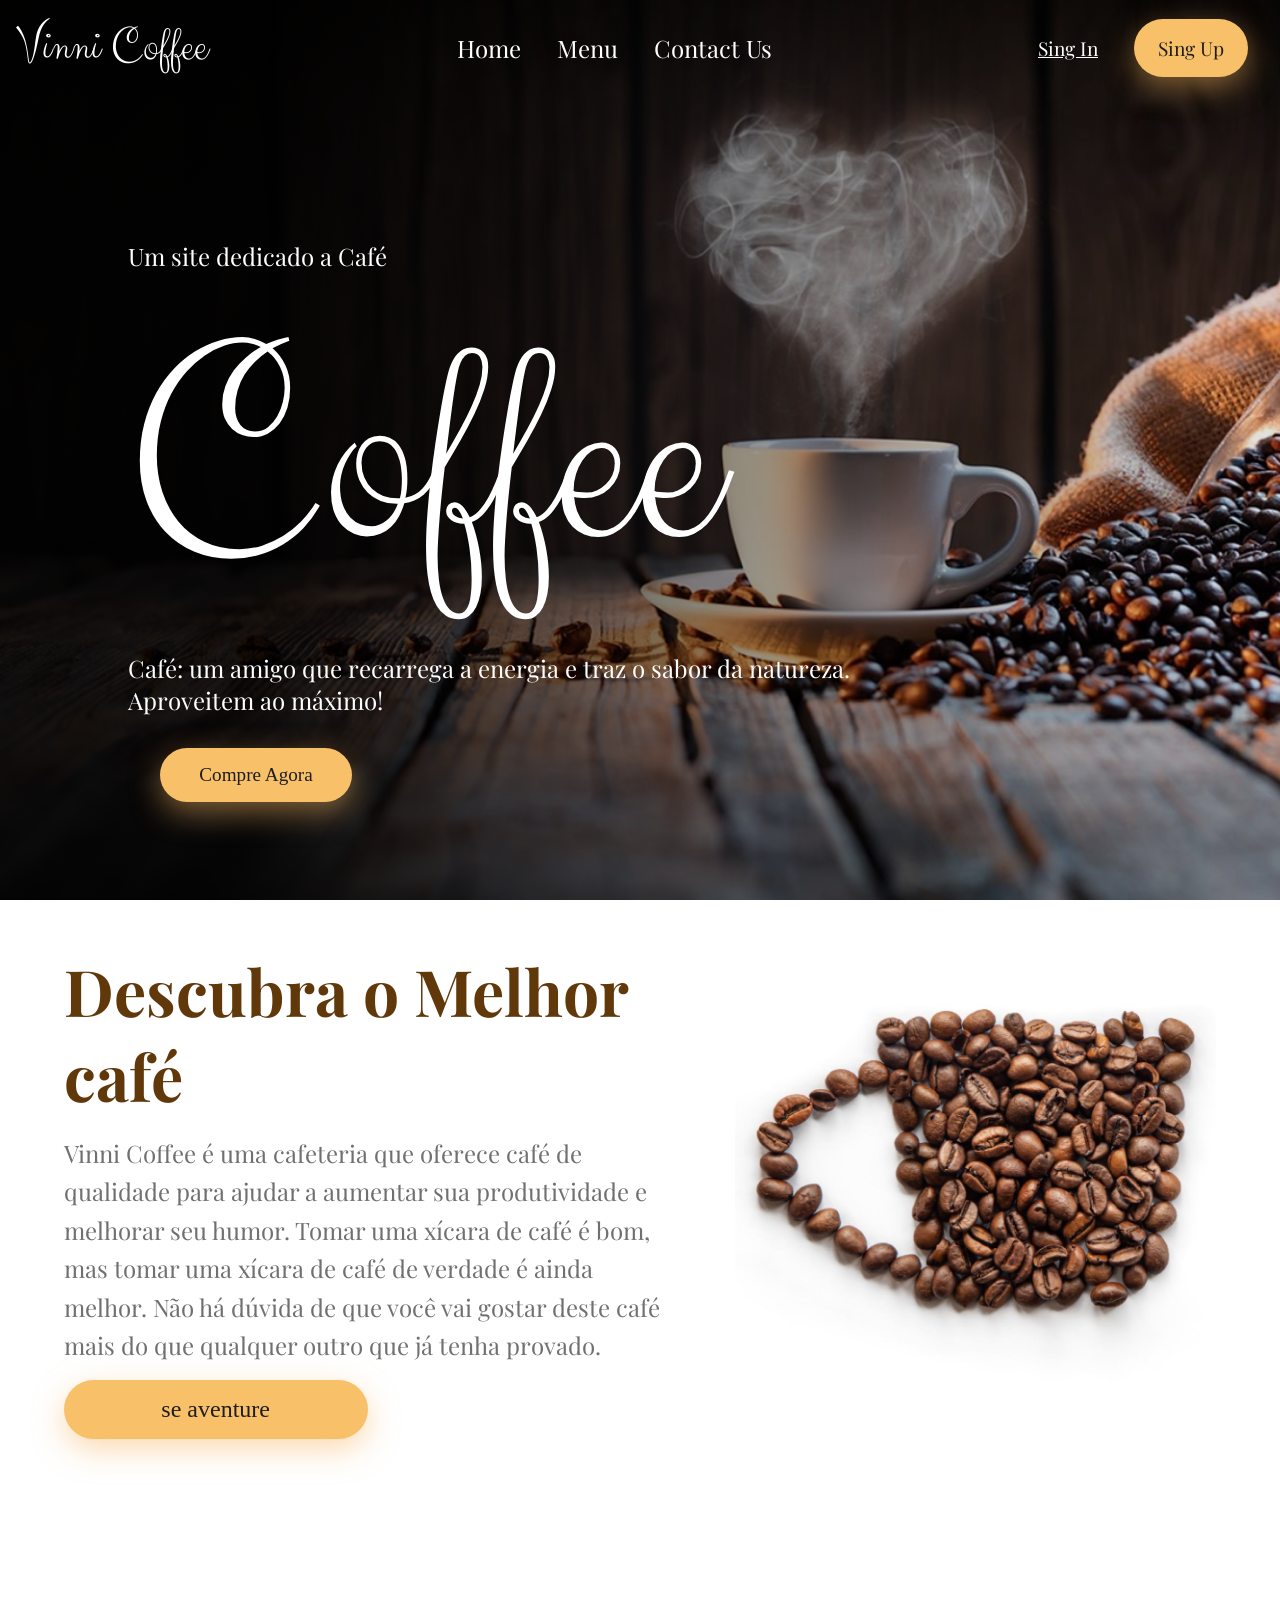
==== index.html @ c2c91abc "Add files via upload" ====
<!doctype html>
<html lang="pt-br">
  <head>
    <meta charset="UTF-8" />
    <meta name="viewport" content="width=device-width, initial-scale=1.0" />
    <title>Vinni Coffee</title>
    <link rel="stylesheet" href="style.css" />
    <link rel="preconnect" href="https://fonts.googleapis.com" />
    <link rel="preconnect" href="https://fonts.gstatic.com" crossorigin />
    <link
      href="https://fonts.googleapis.com/css2?family=Clicker+Script&family=Playfair+Display:ital,wght@0,400..900;1,400..900&family=Poppins:ital,wght@0,100;0,200;0,300;0,400;0,500;0,600;0,700;0,800;0,900;1,100;1,200;1,300;1,400;1,500;1,600;1,700;1,800;1,900&display=swap"
      rel="stylesheet"
    />
  </head>
  <body>
    <header class="menu">
      <h1 class="logo">Vinni Coffee</h1>
      <nav class="h_meio">
        <a class="link" href="">Home</a>
        <a class="link" href="">Menu</a>
        <a class="link" href="">Contact Us</a>
      </nav>
      <div class="h_final">
        <a class="link2" href="">Sing In</a>
        <a class="link3" href="">Sing Up</a>
      </div>
    </header>

    <main>
      <section class="inicial">
        <div class="inicialt">
          <h2 class="t1">Um site dedicado a Café</h2>
          <h1 class="titulo">Coffee</h1>
          <h2 class="t2">
            Café: um amigo que recarrega a energia e traz o sabor da natureza.
            <br />
            Aproveitem ao máximo!
          </h2>
          <a class="compre" href="">Compre Agora</a>
        </div>
      </section>
      <section class="parte2">
      
          <div class="parte2t">
            <h1 class="titulo2">Descubra o Melhor café</h1>
            <h2 class="sub">
              Vinni Coffee é uma cafeteria que oferece café de qualidade para
              ajudar a aumentar sua produtividade e melhorar seu humor. Tomar
              uma xícara de café é bom, mas tomar uma xícara de café de verdade
              é ainda melhor. Não há dúvida de que você vai gostar deste café
              mais do que qualquer outro que já tenha provado.
            </h2>
            <a href="">se aventure</a>
          </div>
          
        <img src="img/stylized-cup-coffee-out-coffee-beans-flat-lay 1.png" alt="" />
      </section>
    </main>
    <footer></footer>
  </body>
</html>
---- style.css ----
* {
  box-sizing: border-box;
  margin: 0;
  padding: 0;
}

.menu {
  display: flex;
  justify-content: space-between;
  padding: 1rem;
  align-items: center;
  position: fixed;
  top: 0;
  left: 0;
  width: 100%;
  z-index: 10000;
  color: #ffffff;
}

.logo {
  font-family: "Clicker Script", cursive;
  font-size: 3rem;
  font-weight: 300;
}
.h_meio {
  font-family: "Playfair Display", serif;
}
.link {
  text-decoration: none;
  font-size: 1.5rem;
  display: inline-block;
  font-weight: 100;
  margin: auto 1rem;
  color: #ffffff;
  transition: all 0.3s ease-in-out;
}
.link:hover {
         text-shadow: 
        0px 6px 15px rgba(248, 182, 97, 0.7),
        0px 15px 35px rgba(248, 182, 97, 0.6),
        0px 30px 70px rgba(248, 182, 97, 0.4);
     transform: translateY(-5px) scale(1.1);
     
}
.link2 {
  font-size: 1.2rem;
  margin: auto 1rem;
  color: #ffffff;
  display: inline-block;
  transition: all 0.3s ease-in-out;
}
.link2:hover {
    color: #f9c06a;
         text-shadow: 
        0px 6px 15px rgba(248, 182, 97, 0.7),
        0px 15px 35px rgba(248, 182, 97, 0.6),
        0px 30px 70px rgba(248, 182, 97, 0.4);
     transform: translateY(-5px) scale(1.1);
     
}

.link3 {
  text-decoration: none;
  font-size: 1.2rem;
  padding: 1rem 1.5rem;
  color: #1e1e1e;
  margin: auto 1rem;
  background-color: #f9c06a;
     box-shadow: 0px 10px 30px rgba(248, 182, 97, 0.5);
  border-radius: 2rem;
  transition: 0.3s ease-in-out;
  display: inline-block;
}
.link3:hover {
      transform: translateY(-2px);
    box-shadow: 0px 15px 35px rgba(248, 182, 97, 0.7);
}
.h_final {
  font-family: "Playfair Display", serif;
}
.inicial {
  background-image:
    linear-gradient(
      to right,
      rgba(0, 0, 0, 0.9) 20%,
      rgba(0, 0, 0, 0.4) 60%,
      rgba(0, 0, 0, 0.1) 100%
    ),
    url("img/coffee_image.png");
  width: 100%;
  padding: 15rem 8rem;
  color: #ffffff;
  height: 100vh;
  background-repeat: no-repeat;
  background-size: cover;
 
  background-position: center;
  background-attachment: fixed;
}
.titulo {
      font-family: "Clicker Script", cursive;
  font-size: 18rem;
  font-weight: 200;
}
.t1 {
     font-family: "Playfair Display", serif;
      font-weight: 100;
}
.t2 {
     font-family: "Playfair Display", serif;
      font-weight: 100;
}
.compre{
     text-decoration: none;
  font-size: 1.2rem;
  padding: 1rem 1.5rem;
  color: #1e1e1e;
display: block;
width: 12rem;
   box-shadow: 0px 10px 30px rgba(248, 182, 97, 0.5);
margin: 2rem ;
text-align: center;
  background-color: #f9c06a;
  border-radius: 2rem;
  transition: all 0.3s ease-in-out;
}
.compre:hover {
      transform: translateY(-2px);
      
    box-shadow: 0px 15px 35px rgba(248, 182, 97, 0.7);
}
.parte2 {
    display: flex;
    padding: 2rem;
    height: 90vh;
    justify-content: space-around;

    img{
     height: 60%;
    }

    a{
      text-decoration: none;
  font-size: 1.5rem;
  padding: 1rem 1.5rem;
  width: 50%;
  text-align: center;
  color: #1e1e1e;
display: inline-block;
  background-color: #f9c06a;
     box-shadow: 0px 10px 30px rgba(248, 182, 97, 0.5);
  border-radius: 2rem; 
  transition: all 0.3s ease-in-out; 
    }
    a:hover {
      text-shadow: 
        0px 6px 15px rgba(248, 182, 97, 0.7),
        0px 15px 35px rgba(248, 182, 97, 0.6),
        0px 30px 70px rgba(248, 182, 97, 0.4);
     transform: translateY(-5px) scale(1.1);
     
     
}
}

.titulo2 {
    color: #603809;
    font-size: 4rem;
    margin: 1rem auto;
    font-family: "Playfair Display", serif;
    
}
.sub {
      font-family: "Playfair Display", serif;
    color: #707070;
    font-weight: 200;
      line-height: 1.6;
      margin: 1rem auto;
}
.parte2t {
    width: 50%;
}
@media (max-width:700px) {
  .h_meio {
    display: none;
  }  
  .inicialt{
    max-width: 70%;
    padding-right: 1rem;
  }
  .logo {
    font-size: 2rem;
  }
  .inicial {
    padding: 13rem 1rem;
    max-width: 100%;
    background-attachment: none;
  }
  .titulo{
    font-size: 3rem;
  }
  .t1 {
    font-size: 0.6rem;
    line-height: 1.5;
  }

  .t2 {
    font-size: 1rem;
    text-shadow: 1px 1px 3px rgba(0, 0, 0, 0.8);

  }
  .h_final {
    display: none;
  }
}
@media (max-width:1200px) {
.h_meio {
    display: none;
}
.titulo {
    font-size: 7rem;
}
.t1,.t2 {
    font-size: 1rem;
}
.compre {
    width: 18rem;
}
.h_final {
    display: none;
}
}
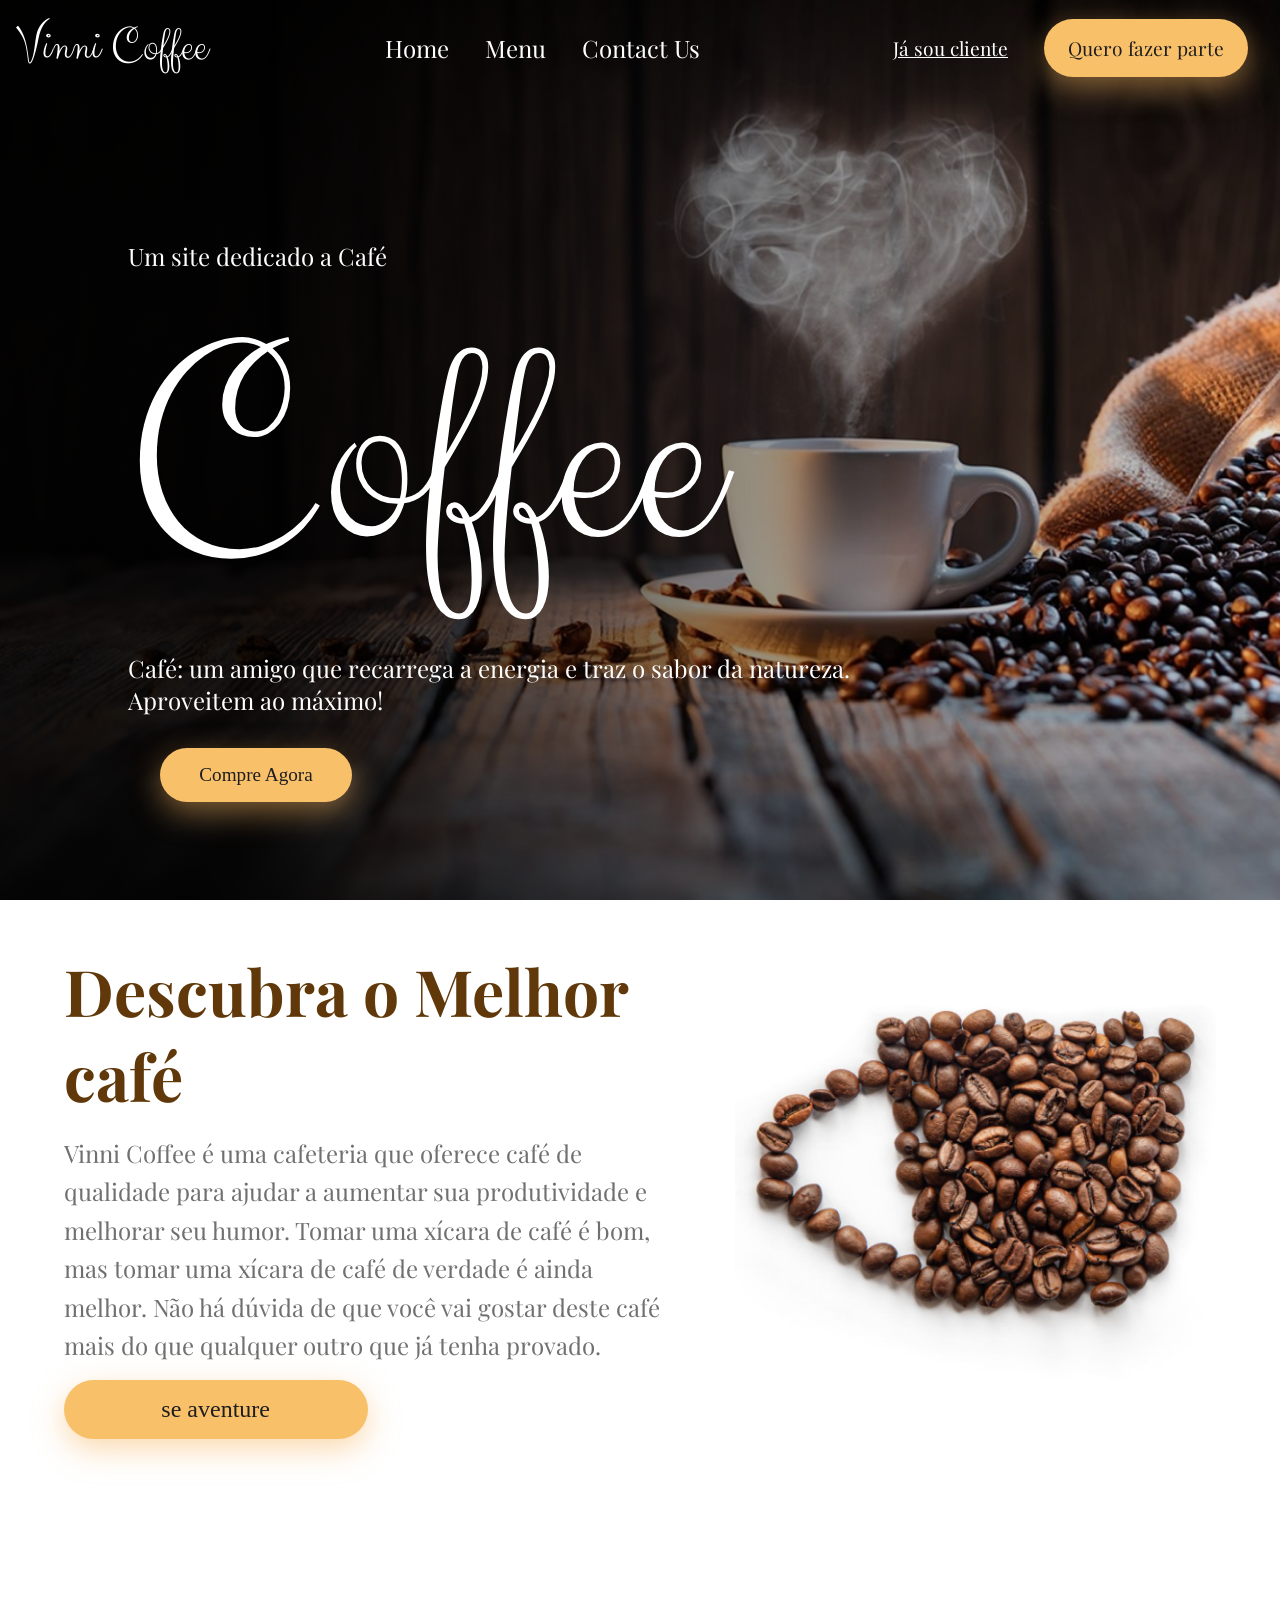
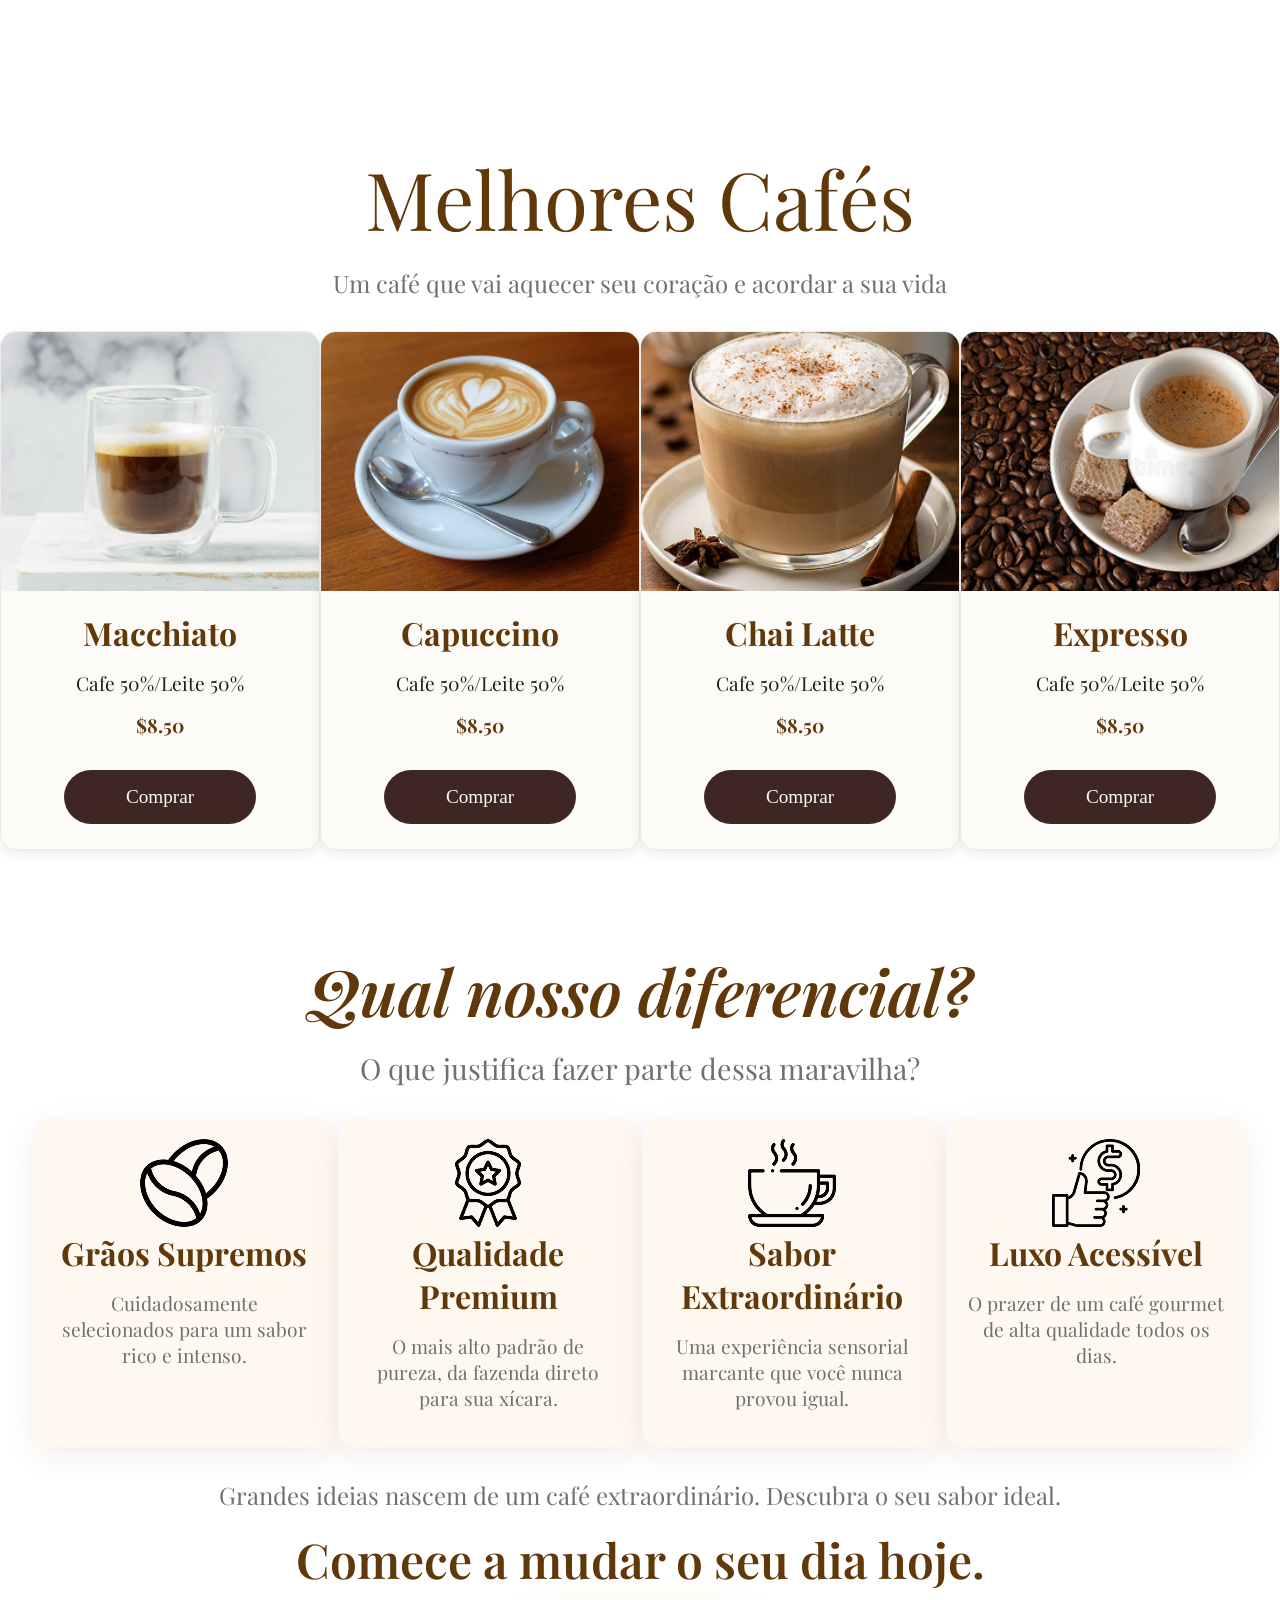
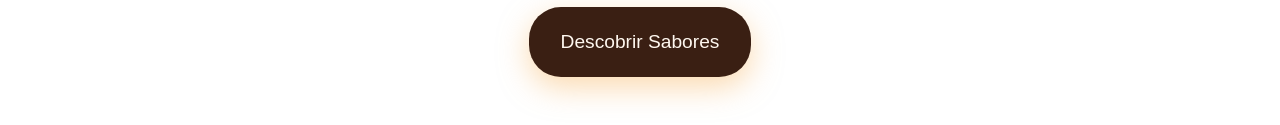
==== commit 7ff6f8ec: "v2" ====
--- a/index.html
+++ b/index.html
@@ -21,8 +21,8 @@
         <a class="link" href="">Contact Us</a>
       </nav>
       <div class="h_final">
-        <a class="link2" href="">Sing In</a>
-        <a class="link3" href="">Sing Up</a>
+        <a class="link2" href="">Já sou cliente</a>
+        <a class="link3" href="">Quero fazer parte</a>
       </div>
     </header>
 
@@ -40,20 +40,87 @@
         </div>
       </section>
       <section class="parte2">
-      
-          <div class="parte2t">
-            <h1 class="titulo2">Descubra o Melhor café</h1>
-            <h2 class="sub">
-              Vinni Coffee é uma cafeteria que oferece café de qualidade para
-              ajudar a aumentar sua produtividade e melhorar seu humor. Tomar
-              uma xícara de café é bom, mas tomar uma xícara de café de verdade
-              é ainda melhor. Não há dúvida de que você vai gostar deste café
-              mais do que qualquer outro que já tenha provado.
-            </h2>
-            <a href="">se aventure</a>
+        <div class="parte2t">
+          <h1 class="titulo2">Descubra o Melhor café</h1>
+          <h2 class="sub">
+            Vinni Coffee é uma cafeteria que oferece café de qualidade para
+            ajudar a aumentar sua produtividade e melhorar seu humor. Tomar uma
+            xícara de café é bom, mas tomar uma xícara de café de verdade é
+            ainda melhor. Não há dúvida de que você vai gostar deste café mais
+            do que qualquer outro que já tenha provado.
+          </h2>
+          <a href="">se aventure</a>
+        </div>
+
+        <img
+          src="img/stylized-cup-coffee-out-coffee-beans-flat-lay 1.png"
+          alt=""
+        />
+      </section>
+      <sectio class="parte3">
+        <h1 class="titulo4"> Melhores Cafés</h1>
+        <h2 class="subtitulo4">Um café que vai aquecer seu coração e acordar a sua vida</h2>
+        <div class="flex3">
+          <div class="compra">
+            <img src="img/Rectangle 11.png" alt="" />
+            <h1 class="titulo3">Macchiato</h1>
+            <h2 class="igre">Cafe 50%/Leite 50%</h2>
+            <h1 class="valor">$8.50</h1>
+            <a class="cop" href="">Comprar</a>
           </div>
-          
-        <img src="img/stylized-cup-coffee-out-coffee-beans-flat-lay 1.png" alt="" />
+            <div class="compra">
+            <img src="img/Rectangle 7.png" alt="" />
+            <h1 class="titulo3">Capuccino</h1>
+            <h2 class="igre">Cafe 50%/Leite 50%</h2>
+            <h1 class="valor">$8.50</h1>
+            <a class="cop" href="">Comprar</a>
+          </div>  
+            <div class="compra">
+            <img src="img/Rectangle 9.png" alt="" />
+            <h1 class="titulo3">Chai Latte</h1>
+            <h2 class="igre">Cafe 50%/Leite 50%</h2>
+            <h1 class="valor">$8.50</h1>
+            <a class="cop" href="">Comprar</a>
+          </div>  
+            <div class="compra">
+            <img src="img/Rectangle 13.png" alt="" />
+            <h1 class="titulo3">Expresso</h1>
+            <h2 class="igre">Cafe 50%/Leite 50%</h2>
+            <h1 class="valor">$8.50</h1>
+            <a class="cop" href="">Comprar</a>
+          </div>          
+        </div>
+      </sectio>
+      <section class="parte4">
+        <h1 class="titulo5">Qual nosso diferencial?</h1>
+        <h2 class="subtitulo5">O que justifica fazer parte dessa maravilha?</h2>
+        <div class="flex3">
+          <div class="dife">
+            <img src="img/coffee-beans 1.png" alt="">
+            <h1>Grãos Supremos</h1>
+            <h2>Cuidadosamente selecionados para um sabor rico e intenso.</h2>
+          </div>
+           <div class="dife">
+            <img src="img/badge 1.png" alt="">
+            <h1>Qualidade Premium</h1>
+            <h2>O mais alto padrão de pureza, da fazenda direto para sua xícara.</h2>
+          </div>
+           <div class="dife">
+            <img src="img/coffee-cup 1.png" alt="">
+            <h1>Sabor Extraordinário</h1>
+            <h2>Uma experiência sensorial marcante que você nunca provou igual.</h2>
+          </div>
+           <div class="dife">
+            <img src="img/best-price 1.png" alt="">
+            <h1>Luxo Acessível</h1>
+            <h2>O prazer de um café gourmet de alta qualidade todos os dias.</h2>
+          </div>
+        </div>
+        <div class="pro">
+        <h2 class="subtitulo4">Grandes ideias nascem de um café extraordinário. Descubra o seu sabor ideal.</h2>
+        <h1 class="titulo1">Comece a mudar o seu dia hoje.</h1>
+        <button class="bs" href="">Descobrir Sabores</button>
+        </div>
       </section>
     </main>
     <footer></footer>
--- a/style.css
+++ b/style.css
@@ -42,6 +42,7 @@
      transform: translateY(-5px) scale(1.1);
      
 }
+
 .link2 {
   font-size: 1.2rem;
   margin: auto 1rem;
@@ -49,6 +50,8 @@
   display: inline-block;
   transition: all 0.3s ease-in-out;
 }
+
+
 .link2:hover {
     color: #f9c06a;
          text-shadow: 
@@ -124,6 +127,7 @@
   border-radius: 2rem;
   transition: all 0.3s ease-in-out;
 }
+
 .compre:hover {
       transform: translateY(-2px);
       
@@ -180,6 +184,177 @@
 .parte2t {
     width: 50%;
 }
+
+
+
+.cop {
+      text-decoration: none;
+  font-size: 1.2rem;
+  padding: 1rem 1.5rem;
+  color: #FDFBF7;
+display: block;
+width: 12rem;
+  
+margin: 2rem auto ;
+text-align: center;
+  background-color: #3E2723;
+  border-radius: 2rem;
+  transition: all 0.3s ease-in-out;
+}
+.cop:hover {
+  transform: translateY(-2px);
+      
+    background-color: #5D4037;
+}
+.parte3 {
+  padding: 2rem;
+}
+.compra {
+  width: 400px;
+  border-radius: 1rem;
+   box-shadow: 0 4px 12px rgba(0, 0, 0, 0.08);
+  background-color:#FDFBF7;
+ text-align: center;
+  overflow: hidden;
+  border:1px solid #EFEBE9;
+  transition: all 0.3s ease-in-out;
+  
+  img {
+    object-fit: cover;
+    width: 100%;
+    transition: all 0.3s ease-in-out;
+    height: 50%;
+  }
+}
+.compra:hover  {
+transform: scale(1.05) translateY(-5px);
+  box-shadow: 0 8px 24px rgba(0, 0, 0, 0.15);
+}
+.titulo3 {
+  color: #603809;
+    font-size: 2rem;
+    margin: 1rem auto;
+    font-family: "Playfair Display", serif;
+}
+.igre {
+  color: #1E1E1E;
+   font-family: "Playfair Display", serif;
+   font-weight: 300;
+   font-size: 1.2rem;
+
+}
+.valor {
+   color: #603809;
+    font-size: 1.2rem;
+    margin: 1rem auto;
+    font-family: "Playfair Display", serif;
+}
+.flex3 {
+  display: flex;
+  width: 100%;
+  margin: 2rem auto;
+  justify-content: space-around;
+}
+.titulo4 {
+ color: #603809;
+    font-size: 5rem;
+    margin: 1rem auto;
+    font-weight: 400;
+    font-family: "Playfair Display", serif;
+    text-align: center;
+}
+.subtitulo4 {
+  color: #707070;
+   font-family: "Playfair Display", serif;
+   font-weight: 300;
+     margin: 1rem auto;
+   font-size: 1.5rem;
+   text-align: center;
+}
+.parte4 {
+  padding: 2rem;
+  align-items: center;
+}
+.dife {
+ box-shadow: 0 8px 30px rgba(122, 88, 68, 0.1);
+
+
+  width: 300px;
+  border: 4px double  #FFF8F0;
+  padding: 1rem;
+  background-color: #FFF8F0 ;
+  border-radius: 1rem;
+  text-align: center;
+   transition: all 0.3s ease-in-out;
+  h1{
+      font-family: "Playfair Display", serif;
+      font-size: 2rem;
+      color: #603809;
+     
+  }
+  h2 {
+     color: #707070;
+   font-family: "Playfair Display", serif;
+   font-weight: 300;
+     margin: 1rem auto;
+   font-size: 1.2rem; 
+  }
+}
+.dife:hover {
+  transform: scale(1.04) translateY(-5px);
+border: #603809 double 1px;
+box-shadow: 0 12px 24px rgba(58, 31, 19, 0.08);
+
+
+}
+.titulo1{
+
+   color: #603809;
+    font-size: 3rem;
+    margin: 1rem auto;
+    font-weight: 600;
+    font-family: "Playfair Display", serif;
+    text-align: center;
+}
+
+.titulo5 {
+   color: #603809;
+    font-size: 4rem;
+    font-style: italic;
+    margin: 1rem auto;
+    font-weight: 600;
+    font-family: "Playfair Display", serif;
+    text-align: center;
+}
+.subtitulo5 {
+   color: #707070;
+   font-family: "Playfair Display", serif;
+   font-weight: 300;
+     margin: 1rem auto;
+   font-size: 1.8rem;
+   text-align: center;
+}
+.bs {
+  border: none;
+  font-size: 1.2rem;
+  padding: 1.5rem 2rem;
+  color:  #FFF8F0;
+  margin: 1rem auto;
+  background-color: #3A1F13;
+     box-shadow: 0px 10px 30px rgba(248, 182, 97, 0.5);
+  border-radius: 2rem;
+  transition: 0.3s ease-in-out;
+  display: block;
+}
+.bs:hover {
+  transform: scale(1.1) translateY(-5px);
+    font-family: "Playfair Display", serif ;
+}
+.pro {
+  width: 100%;
+  align-items: center;
+  justify-content: center;
+}
 @media (max-width:700px) {
   .h_meio {
     display: none;
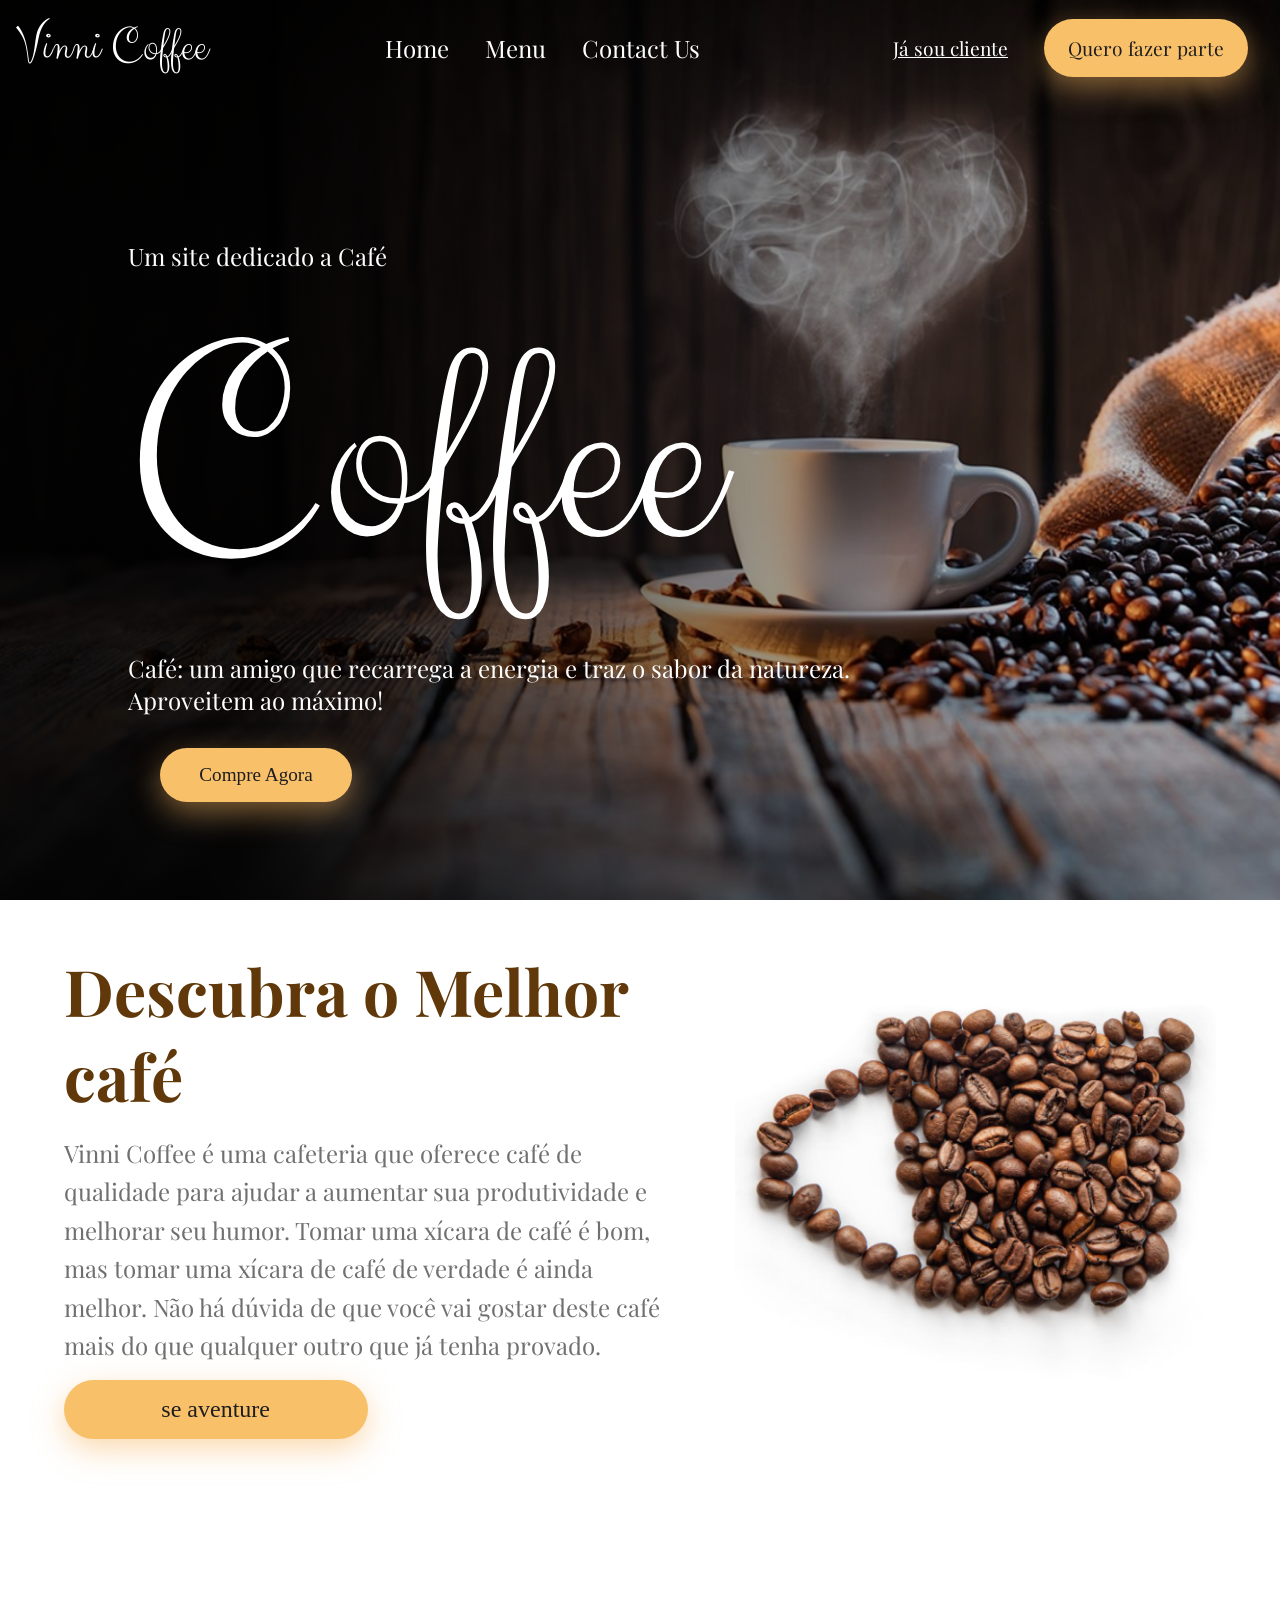
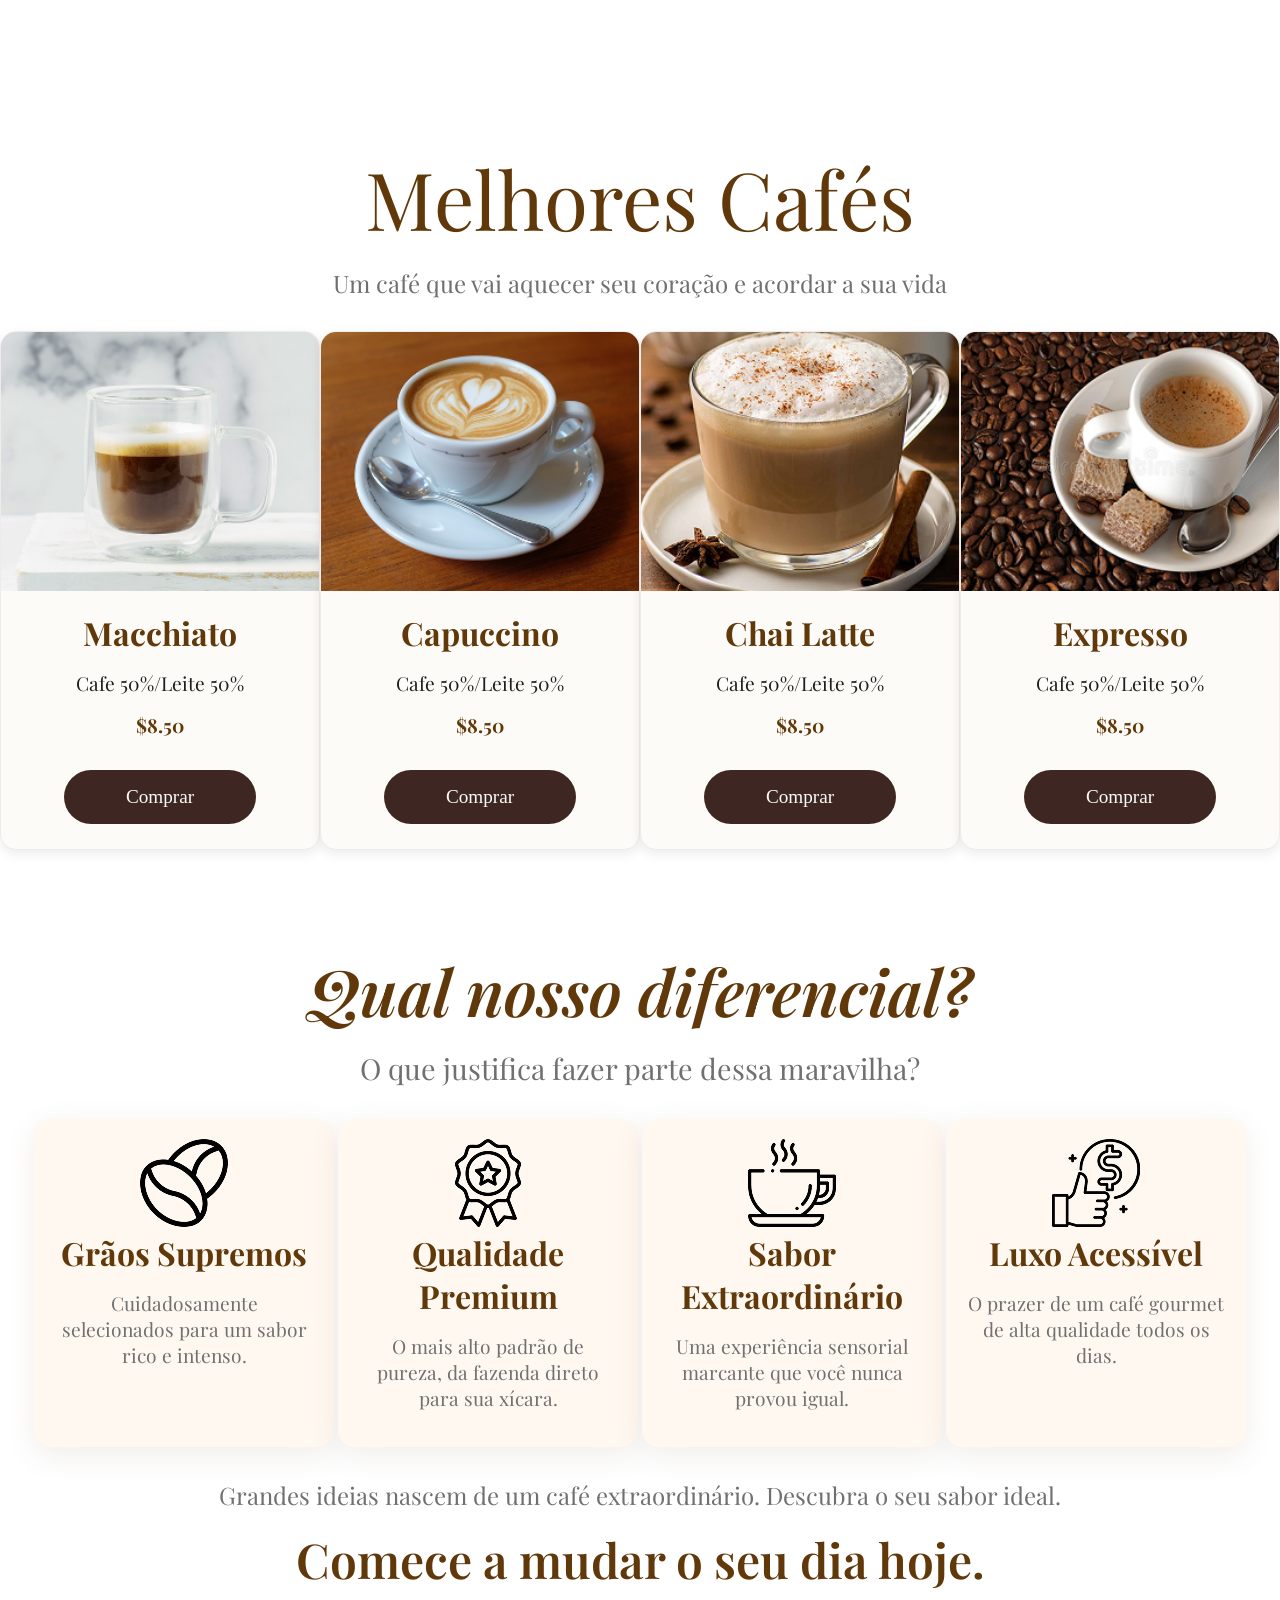
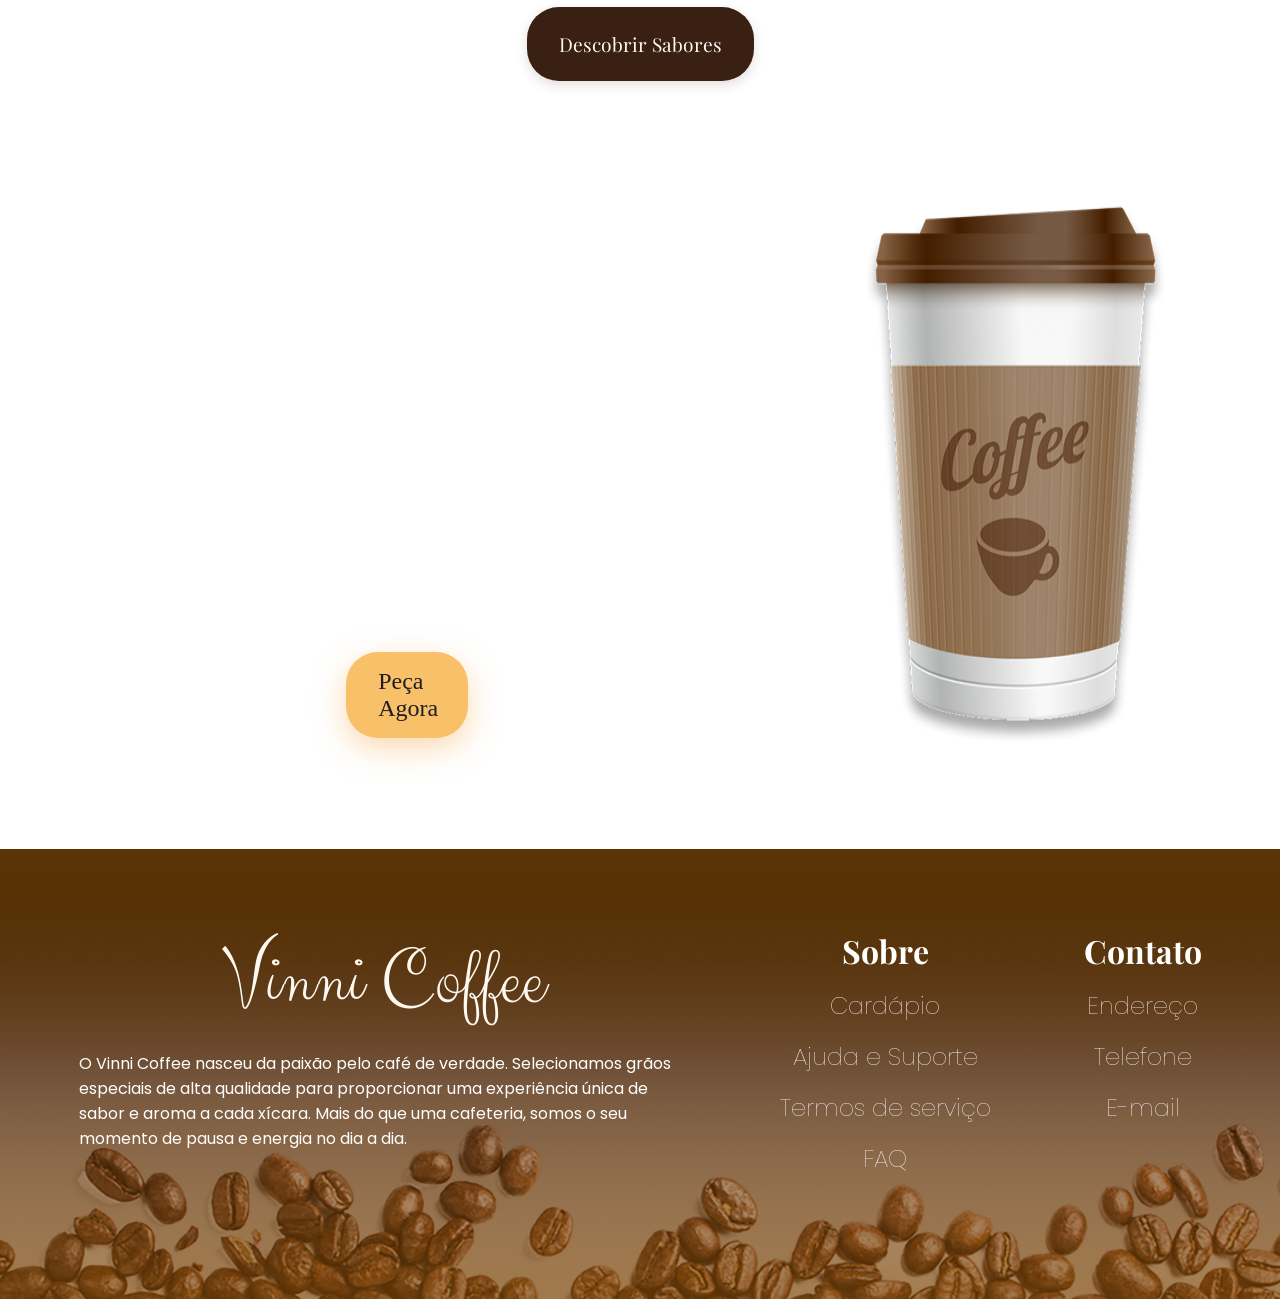
==== commit 5aad5c6d: "v3" ====
--- a/index.html
+++ b/index.html
@@ -122,7 +122,40 @@
         <button class="bs" href="">Descobrir Sabores</button>
         </div>
       </section>
+      <section class="parte5">
+        <div class="flex3">
+          <div class="p1">
+          <h1 class="titulo6">Desperte o seu dia com uma manhã incrível.</h1>
+          <p class="subtitulo6">Garantimos uma experiência única para você descobrir o verdadeiro sabor do café premium.</p>
+          <a class="btn" href="">Peça Agora</a>
+          </div>
+          <img src="img/cup.png" alt="">
+        </div>
+      </section>
     </main>
-    <footer></footer>
+    <footer><div class="flex4">
+
+
+
+
+      <div class="p1">
+        <h1 class="titulo7">Vinni Coffee</h1>
+        <p> O Vinni Coffee nasceu da paixão pelo café de verdade. Selecionamos grãos especiais de alta qualidade para proporcionar uma experiência única de sabor e aroma a cada xícara. Mais do que uma cafeteria, somos o seu momento de pausa e energia no dia a dia. </p>
+        <div></div>
+      </div>
+       <div>
+        <h1>Sobre</h1>
+        <a  href="">Cardápio</a>
+        <a  href="">Ajuda e Suporte</a>
+        <a href=""> Termos de serviço</a>
+        <a href="">FAQ</a>
+       </div>
+         <div>
+        <h1>Contato</h1>
+        <a  href="">Endereço</a>
+        <a  href="">Telefone</a>
+        <a href="">E-mail</a>
+       </div>
+    </div></footer>
   </body>
 </html>
--- a/style.css
+++ b/style.css
@@ -35,12 +35,11 @@
   transition: all 0.3s ease-in-out;
 }
 .link:hover {
-         text-shadow: 
-        0px 6px 15px rgba(248, 182, 97, 0.7),
-        0px 15px 35px rgba(248, 182, 97, 0.6),
-        0px 30px 70px rgba(248, 182, 97, 0.4);
-     transform: translateY(-5px) scale(1.1);
-     
+  text-shadow:
+    0px 6px 15px rgba(248, 182, 97, 0.7),
+    0px 15px 35px rgba(248, 182, 97, 0.6),
+    0px 30px 70px rgba(248, 182, 97, 0.4);
+  transform: translateY(-5px) scale(1.1);
 }
 
 .link2 {
@@ -51,15 +50,13 @@
   transition: all 0.3s ease-in-out;
 }
 
-
 .link2:hover {
-    color: #f9c06a;
-         text-shadow: 
-        0px 6px 15px rgba(248, 182, 97, 0.7),
-        0px 15px 35px rgba(248, 182, 97, 0.6),
-        0px 30px 70px rgba(248, 182, 97, 0.4);
-     transform: translateY(-5px) scale(1.1);
-     
+  color: #f9c06a;
+  text-shadow:
+    0px 6px 15px rgba(248, 182, 97, 0.7),
+    0px 15px 35px rgba(248, 182, 97, 0.6),
+    0px 30px 70px rgba(248, 182, 97, 0.4);
+  transform: translateY(-5px) scale(1.1);
 }
 
 .link3 {
@@ -69,14 +66,14 @@
   color: #1e1e1e;
   margin: auto 1rem;
   background-color: #f9c06a;
-     box-shadow: 0px 10px 30px rgba(248, 182, 97, 0.5);
+  box-shadow: 0px 10px 30px rgba(248, 182, 97, 0.5);
   border-radius: 2rem;
   transition: 0.3s ease-in-out;
   display: inline-block;
 }
 .link3:hover {
-      transform: translateY(-2px);
-    box-shadow: 0px 15px 35px rgba(248, 182, 97, 0.7);
+  transform: translateY(-2px);
+  box-shadow: 0px 15px 35px rgba(248, 182, 97, 0.7);
 }
 .h_final {
   font-family: "Playfair Display", serif;
@@ -96,115 +93,110 @@
   height: 100vh;
   background-repeat: no-repeat;
   background-size: cover;
- 
+
   background-position: center;
   background-attachment: fixed;
 }
 .titulo {
-      font-family: "Clicker Script", cursive;
+  font-family: "Clicker Script", cursive;
   font-size: 18rem;
   font-weight: 200;
 }
 .t1 {
-     font-family: "Playfair Display", serif;
-      font-weight: 100;
+  font-family: "Playfair Display", serif;
+  font-weight: 100;
 }
 .t2 {
-     font-family: "Playfair Display", serif;
-      font-weight: 100;
-}
-.compre{
-     text-decoration: none;
+  font-family: "Playfair Display", serif;
+  font-weight: 100;
+}
+.compre {
+  text-decoration: none;
   font-size: 1.2rem;
   padding: 1rem 1.5rem;
   color: #1e1e1e;
-display: block;
-width: 12rem;
-   box-shadow: 0px 10px 30px rgba(248, 182, 97, 0.5);
-margin: 2rem ;
-text-align: center;
+  display: block;
+  width: 12rem;
+  box-shadow: 0px 10px 30px rgba(248, 182, 97, 0.5);
+  margin: 2rem;
+  text-align: center;
   background-color: #f9c06a;
   border-radius: 2rem;
   transition: all 0.3s ease-in-out;
 }
 
 .compre:hover {
-      transform: translateY(-2px);
-      
-    box-shadow: 0px 15px 35px rgba(248, 182, 97, 0.7);
+  transform: translateY(-2px);
+
+  box-shadow: 0px 15px 35px rgba(248, 182, 97, 0.7);
 }
 .parte2 {
-    display: flex;
-    padding: 2rem;
-    height: 90vh;
-    justify-content: space-around;
-
-    img{
-     height: 60%;
-    }
-
-    a{
-      text-decoration: none;
-  font-size: 1.5rem;
+  display: flex;
+  padding: 2rem;
+  height: 90vh;
+  justify-content: space-around;
+
+  img {
+    height: 60%;
+  }
+
+  a {
+    text-decoration: none;
+    font-size: 1.5rem;
+    padding: 1rem 1.5rem;
+    width: 50%;
+    text-align: center;
+    color: #1e1e1e;
+    display: inline-block;
+    background-color: #f9c06a;
+    box-shadow: 0px 10px 30px rgba(248, 182, 97, 0.5);
+    border-radius: 2rem;
+    transition: all 0.3s ease-in-out;
+  }
+  a:hover {
+    text-shadow:
+      0px 6px 15px rgba(248, 182, 97, 0.7),
+      0px 15px 35px rgba(248, 182, 97, 0.6),
+      0px 30px 70px rgba(248, 182, 97, 0.4);
+    transform: translateY(-5px) scale(1.1);
+  }
+}
+
+.titulo2 {
+  color: #603809;
+  font-size: 4rem;
+  margin: 1rem auto;
+  font-family: "Playfair Display", serif;
+}
+.sub {
+  font-family: "Playfair Display", serif;
+  color: #707070;
+  font-weight: 200;
+  line-height: 1.6;
+  margin: 1rem auto;
+}
+.parte2t {
+  width: 50%;
+}
+
+.cop {
+  text-decoration: none;
+  font-size: 1.2rem;
   padding: 1rem 1.5rem;
-  width: 50%;
-  text-align: center;
-  color: #1e1e1e;
-display: inline-block;
-  background-color: #f9c06a;
-     box-shadow: 0px 10px 30px rgba(248, 182, 97, 0.5);
-  border-radius: 2rem; 
-  transition: all 0.3s ease-in-out; 
-    }
-    a:hover {
-      text-shadow: 
-        0px 6px 15px rgba(248, 182, 97, 0.7),
-        0px 15px 35px rgba(248, 182, 97, 0.6),
-        0px 30px 70px rgba(248, 182, 97, 0.4);
-     transform: translateY(-5px) scale(1.1);
-     
-     
-}
-}
-
-.titulo2 {
-    color: #603809;
-    font-size: 4rem;
-    margin: 1rem auto;
-    font-family: "Playfair Display", serif;
-    
-}
-.sub {
-      font-family: "Playfair Display", serif;
-    color: #707070;
-    font-weight: 200;
-      line-height: 1.6;
-      margin: 1rem auto;
-}
-.parte2t {
-    width: 50%;
-}
-
-
-
-.cop {
-      text-decoration: none;
-  font-size: 1.2rem;
-  padding: 1rem 1.5rem;
-  color: #FDFBF7;
-display: block;
-width: 12rem;
-  
-margin: 2rem auto ;
-text-align: center;
-  background-color: #3E2723;
+  color: #fdfbf7;
+  display: block;
+  width: 12rem;
+
+  margin: 2rem auto;
+  text-align: center;
+  background-color: #3e2723;
   border-radius: 2rem;
   transition: all 0.3s ease-in-out;
 }
 .cop:hover {
   transform: translateY(-2px);
-      
-    background-color: #5D4037;
+
+  background-color: #5d4037;
 }
 .parte3 {
   padding: 2rem;
@@ -212,13 +204,13 @@
 .compra {
   width: 400px;
   border-radius: 1rem;
-   box-shadow: 0 4px 12px rgba(0, 0, 0, 0.08);
-  background-color:#FDFBF7;
- text-align: center;
+  box-shadow: 0 4px 12px rgba(0, 0, 0, 0.08);
+  background-color: #fdfbf7;
+  text-align: center;
   overflow: hidden;
-  border:1px solid #EFEBE9;
-  transition: all 0.3s ease-in-out;
-  
+  border: 1px solid #efebe9;
+  transition: all 0.3s ease-in-out;
+
   img {
     object-fit: cover;
     width: 100%;
@@ -226,28 +218,27 @@
     height: 50%;
   }
 }
-.compra:hover  {
-transform: scale(1.05) translateY(-5px);
+.compra:hover {
+  transform: scale(1.05) translateY(-5px);
   box-shadow: 0 8px 24px rgba(0, 0, 0, 0.15);
 }
 .titulo3 {
   color: #603809;
-    font-size: 2rem;
-    margin: 1rem auto;
-    font-family: "Playfair Display", serif;
+  font-size: 2rem;
+  margin: 1rem auto;
+  font-family: "Playfair Display", serif;
 }
 .igre {
-  color: #1E1E1E;
-   font-family: "Playfair Display", serif;
-   font-weight: 300;
-   font-size: 1.2rem;
-
+  color: #1e1e1e;
+  font-family: "Playfair Display", serif;
+  font-weight: 300;
+  font-size: 1.2rem;
 }
 .valor {
-   color: #603809;
-    font-size: 1.2rem;
-    margin: 1rem auto;
-    font-family: "Playfair Display", serif;
+  color: #603809;
+  font-size: 1.2rem;
+  margin: 1rem auto;
+  font-family: "Playfair Display", serif;
 }
 .flex3 {
   display: flex;
@@ -256,110 +247,212 @@
   justify-content: space-around;
 }
 .titulo4 {
- color: #603809;
-    font-size: 5rem;
-    margin: 1rem auto;
-    font-weight: 400;
-    font-family: "Playfair Display", serif;
-    text-align: center;
+  color: #603809;
+  font-size: 5rem;
+  margin: 1rem auto;
+  font-weight: 400;
+  font-family: "Playfair Display", serif;
+  text-align: center;
 }
 .subtitulo4 {
   color: #707070;
-   font-family: "Playfair Display", serif;
-   font-weight: 300;
-     margin: 1rem auto;
-   font-size: 1.5rem;
-   text-align: center;
+  font-family: "Playfair Display", serif;
+  font-weight: 300;
+  margin: 1rem auto;
+  font-size: 1.5rem;
+  text-align: center;
 }
 .parte4 {
   padding: 2rem;
   align-items: center;
 }
 .dife {
- box-shadow: 0 8px 30px rgba(122, 88, 68, 0.1);
-
+  box-shadow: 0 8px 30px rgba(122, 88, 68, 0.1);
 
   width: 300px;
-  border: 4px double  #FFF8F0;
+  border: 4px double #fff8f0;
   padding: 1rem;
-  background-color: #FFF8F0 ;
+  background-color: #fff8f0;
   border-radius: 1rem;
   text-align: center;
-   transition: all 0.3s ease-in-out;
-  h1{
-      font-family: "Playfair Display", serif;
-      font-size: 2rem;
-      color: #603809;
-     
+  transition: all 0.3s ease-in-out;
+  h1 {
+    font-family: "Playfair Display", serif;
+    font-size: 2rem;
+    color: #603809;
   }
   h2 {
-     color: #707070;
-   font-family: "Playfair Display", serif;
-   font-weight: 300;
-     margin: 1rem auto;
-   font-size: 1.2rem; 
+    color: #707070;
+    font-family: "Playfair Display", serif;
+    font-weight: 300;
+    margin: 1rem auto;
+    font-size: 1.2rem;
   }
 }
 .dife:hover {
   transform: scale(1.04) translateY(-5px);
-border: #603809 double 1px;
-box-shadow: 0 12px 24px rgba(58, 31, 19, 0.08);
-
-
-}
-.titulo1{
-
-   color: #603809;
-    font-size: 3rem;
-    margin: 1rem auto;
-    font-weight: 600;
-    font-family: "Playfair Display", serif;
-    text-align: center;
+  border: #603809 double 1px;
+  box-shadow: 0 12px 24px rgba(58, 31, 19, 0.08);
+}
+.titulo1 {
+  color: #603809;
+  font-size: 3rem;
+  margin: 1rem auto;
+  font-weight: 600;
+  font-family: "Playfair Display", serif;
+  text-align: center;
 }
 
 .titulo5 {
-   color: #603809;
-    font-size: 4rem;
-    font-style: italic;
-    margin: 1rem auto;
-    font-weight: 600;
-    font-family: "Playfair Display", serif;
-    text-align: center;
+  color: #603809;
+  font-size: 4rem;
+  font-style: italic;
+  margin: 1rem auto;
+  font-weight: 600;
+  font-family: "Playfair Display", serif;
+  text-align: center;
 }
 .subtitulo5 {
-   color: #707070;
-   font-family: "Playfair Display", serif;
-   font-weight: 300;
-     margin: 1rem auto;
-   font-size: 1.8rem;
-   text-align: center;
+  color: #707070;
+  font-family: "Playfair Display", serif;
+  font-weight: 300;
+  margin: 1rem auto;
+  font-size: 1.8rem;
+  text-align: center;
 }
 .bs {
   border: none;
   font-size: 1.2rem;
+  font-family: "Playfair Display", serif;
   padding: 1.5rem 2rem;
-  color:  #FFF8F0;
-  margin: 1rem auto;
-  background-color: #3A1F13;
-     box-shadow: 0px 10px 30px rgba(248, 182, 97, 0.5);
+  color: #fff8f0;
+  margin: 1rem auto;
+  background-color: #3a1f13;
+  box-shadow: 0 4px 12px rgba(58, 31, 19, 0.15);
   border-radius: 2rem;
   transition: 0.3s ease-in-out;
   display: block;
 }
 .bs:hover {
-  transform: scale(1.1) translateY(-5px);
-    font-family: "Playfair Display", serif ;
+  transform: translateY(-5px);
+
+  background-color: #522d1c;
+  transform: scale(1.05);
+
+  box-shadow: 0 8px 20px rgba(58, 31, 19, 0.25);
 }
 .pro {
   width: 100%;
   align-items: center;
   justify-content: center;
 }
-@media (max-width:700px) {
+
+.parte5 {
+  background-image:
+    linear-gradient(rgba(96, 57, 2, 0.7)), url("img/Rectangle 14.png");
+  width: 100%;
+  height: 80vh;
+  background-repeat: no-repeat;
+  background-size: cover;
+  padding: 2rem;
+  background-position: center;
+  background-attachment: fixed;
+}
+.titulo6 {
+  color: #ffffff;
+  font-size: 4rem;
+  margin: 4rem auto;
+  font-weight: 600;
+  font-family: "Playfair Display", serif;
+  text-align: center;
+}
+.p1 {
+  width: 50%;
+  align-items: center;
+}
+.subtitulo6 {
+  color: #ffffff;
+  font-family: "Playfair Display", serif;
+  font-weight: 300;
+  font-style: italic;
+  margin: 1rem auto;
+  font-size: 1.4rem;
+  text-align: center;
+}
+
+.btn {
+  text-decoration: none;
+  font-size: 1.5em;
+  padding: 1rem 2rem;
+  color: #1e1e1e;
+  width: 20%;
+  margin: 1rem auto;
+  background-color: #f9c06a;
+  box-shadow: 0px 10px 30px rgba(248, 182, 97, 0.5);
+  border-radius: 2rem;
+  transition: 0.3s ease-in-out;
+  display: block;
+}
+.btn:hover {
+  transform: translateY(-2px);
+  box-shadow: 0px 15px 35px rgba(248, 182, 97, 0.7);
+}
+.titulo7 {
+  font-family: "Clicker Script", cursive;
+  font-size: 5rem;
+  font-weight: 300;
+  color: #fff8f0;
+}
+
+.flex4 {
+  display: flex;
+  justify-content: space-around;
+}
+footer {
+  background-image:
+    linear-gradient(to bottom, #623b04c4 0%, #602c0459 50%, #854a06a1 100%),
+    url("img/fotter_image.png");
+  width: 100%;
+  padding: 4rem 2rem;
+
+  height: 50vh;
+  background-color: #3d1f05;
+ p{
+  color: #ffffff;
+  font-family: "poppins";
+ }
+  h1 {
+    color: #ffffff;
+    font-family: "Playfair Display", serif;
+    margin: 1rem auto;
+    text-align: center;
+  }
+  a{
+      text-decoration: none;
+  font-size: 1.5rem;
+  display:block;
+  font-weight: 100;
+  text-align: center;
+  font-family: "poppins";
+  margin: 1rem auto;
+  color: #ffffff;
+  transition: all 0.3s ease-in-out;
+  }
+
+  a:hover {
+  text-shadow:
+    0px 6px 15px rgba(248, 182, 97, 0.7),
+    0px 15px 35px rgba(248, 182, 97, 0.6),
+    0px 30px 70px rgba(248, 182, 97, 0.4);
+  transform: translateY(-5px) scale(1.1);
+}
+
+}
+@media (max-width: 700px) {
   .h_meio {
     display: none;
-  }  
-  .inicialt{
+  }
+  .inicialt {
     max-width: 70%;
     padding-right: 1rem;
   }
@@ -371,7 +464,7 @@
     max-width: 100%;
     background-attachment: none;
   }
-  .titulo{
+  .titulo {
     font-size: 3rem;
   }
   .t1 {
@@ -382,26 +475,26 @@
   .t2 {
     font-size: 1rem;
     text-shadow: 1px 1px 3px rgba(0, 0, 0, 0.8);
-
   }
   .h_final {
     display: none;
   }
 }
-@media (max-width:1200px) {
-.h_meio {
+@media (max-width: 1200px) {
+  .h_meio {
     display: none;
-}
-.titulo {
+  }
+  .titulo {
     font-size: 7rem;
-}
-.t1,.t2 {
+  }
+  .t1,
+  .t2 {
     font-size: 1rem;
-}
-.compre {
+  }
+  .compre {
     width: 18rem;
-}
-.h_final {
+  }
+  .h_final {
     display: none;
-}
-}
+  }
+}
